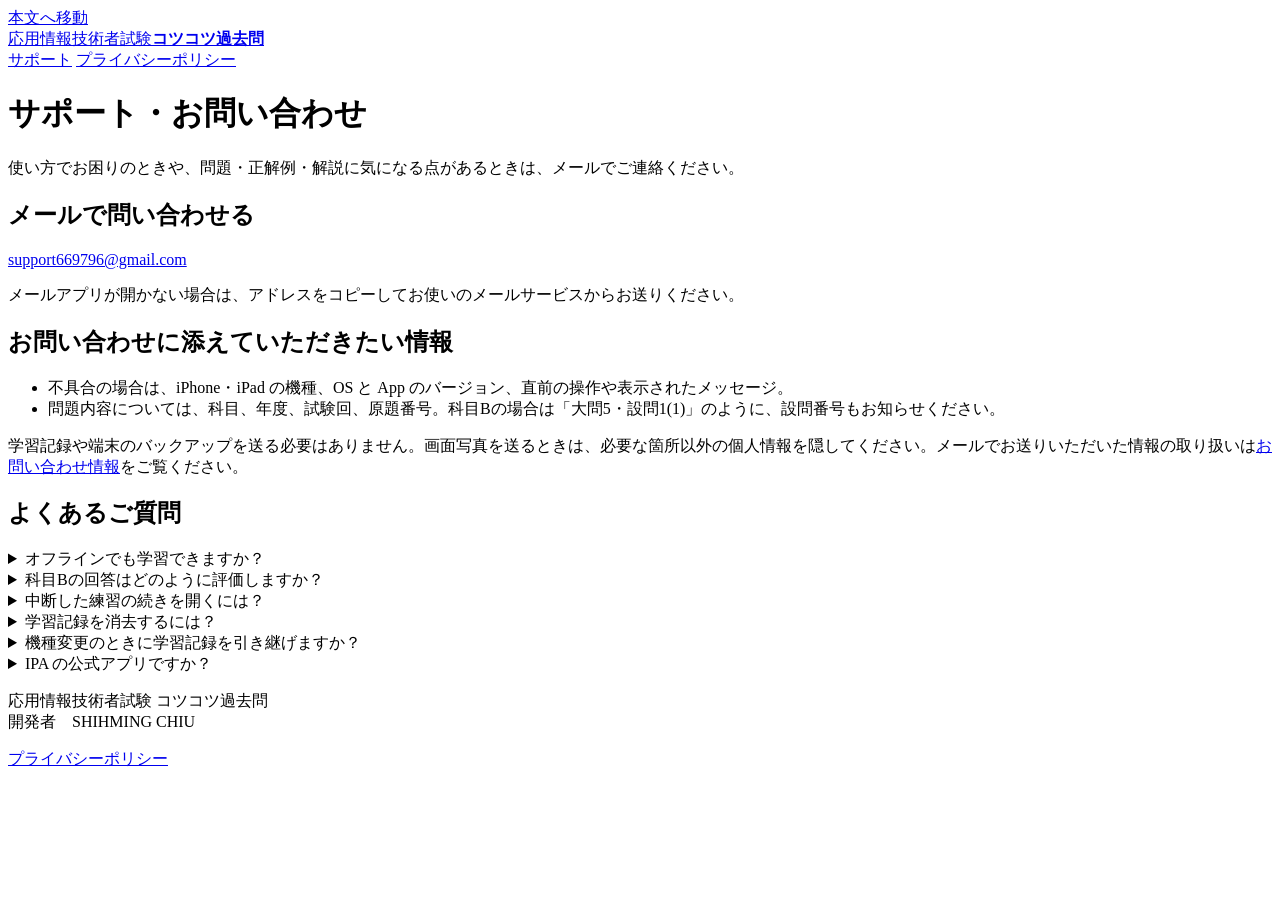
==== index.html @ 003364fa "Publish Japanese support and privacy pages for AP Kotsukotsu" ====
<!doctype html>
<html lang="ja">
<head>
  <meta charset="utf-8">
  <meta name="viewport" content="width=device-width, initial-scale=1">
  <meta name="description" content="応用情報技術者試験 コツコツ過去問の使い方、科目Bの自己評価、学習記録に関するヘルプとお問い合わせ窓口です。">
  <meta name="theme-color" content="#237a39">
  <title>サポート・お問い合わせ | 応用情報技術者試験 コツコツ過去問</title>
  <link rel="canonical" href="https://shimingg.github.io/ap-kotsukotsu-support/">
  <link rel="stylesheet" href="/ap-kotsukotsu-support/styles.css">
</head>
<body>
  <a class="skip-link" href="#main">本文へ移動</a>
  <header class="site-header">
    <div class="wrap head-inner">
      <a class="brand" href="/ap-kotsukotsu-support/"><span>応用情報技術者試験</span><strong>コツコツ過去問</strong></a>
      <nav aria-label="メインナビゲーション">
        <a href="/ap-kotsukotsu-support/" aria-current="page">サポート</a>
        <a href="/ap-kotsukotsu-support/privacy.html">プライバシーポリシー</a>
      </nav>
    </div>
  </header>
  <main class="wrap" id="main">
    <h1><span>サポート・</span><span>お問い合わせ</span></h1>
    <p class="lead">使い方でお困りのときや、問題・正解例・解説に気になる点があるときは、メールでご連絡ください。</p>
    <section class="panel" aria-labelledby="mail">
      <h2 id="mail">メールで問い合わせる</h2>
      <p class="email"><a href="mailto:support669796@gmail.com?subject=%E5%BF%9C%E7%94%A8%E6%83%85%E5%A0%B1%20%E3%82%B3%E3%83%84%E3%82%B3%E3%83%84%E9%81%8E%E5%8E%BB%E5%95%8F%20%E3%81%8A%E5%95%8F%E3%81%84%E5%90%88%E3%82%8F%E3%81%9B">support669796@gmail.com</a></p>
      <p>メールアプリが開かない場合は、アドレスをコピーしてお使いのメールサービスからお送りください。</p>
    </section>
    <section aria-labelledby="report">
      <h2 id="report">お問い合わせに添えていただきたい情報</h2>
      <ul>
        <li>不具合の場合は、iPhone・iPad の機種、OS と App のバージョン、直前の操作や表示されたメッセージ。</li>
        <li>問題内容については、科目、年度、試験回、原題番号。科目Bの場合は「大問5・設問1(1)」のように、設問番号もお知らせください。</li>
      </ul>
      <p>学習記録や端末のバックアップを送る必要はありません。画面写真を送るときは、必要な箇所以外の個人情報を隠してください。メールでお送りいただいた情報の取り扱いは<a href="privacy.html#contact-data">お問い合わせ情報</a>をご覧ください。</p>
    </section>
    <section aria-labelledby="questions">
      <h2 id="questions">よくあるご質問</h2>
      <details><summary>オフラインでも学習できますか？</summary>
        <p>科目A・科目Bともに、インストール後はアカウント登録なしで問題を解き、解説や学習記録を確認できます。原題の出典やこのサイトを開くとき、メールを送るときには通信が必要です。</p>
      </details>
      <details><summary>科目Bの回答はどのように評価しますか？</summary>
        <p>記述した回答を「正解例を見る」で IPA の正解例と比べます。設問ごとに「正解」「一部正解」「不正解」「要確認」から自己評価を選んでください。書き方が異なる場合は解説も参考にできます。自己評価を修正するには、「記録」から該当する学習結果を開き、「回答と解説」で「自己評価を修正」を選びます。</p>
      </details>
      <details><summary>中断した練習の続きを開くには？</summary>
        <p>ホームで「続きから学習」を選びます。両科目に途中の練習がある場合は、続けたい科目を選んでください。</p>
      </details>
      <details><summary>学習記録を消去するには？</summary>
        <p>設定の「学習データをすべて消去」を開き、確認画面で「すべて消去する」を選びます。両科目の回答履歴、自己評価、途中の練習、ブックマークが消去され、学習目標などの設定も初期状態に戻ります。この操作は取り消せません。</p>
      </details>
      <details><summary>機種変更のときに学習記録を引き継げますか？</summary>
        <p>学習記録は端末内に保存されます。端末の設定によってはシステムのバックアップに含まれます。App 独自の同期や復元機能はなく、開発者の手元にも復元用のコピーはありません。詳しくは<a href="privacy.html#deletion">消去とバックアップ</a>をご覧ください。</p>
      </details>
      <details><summary>IPA の公式アプリですか？</summary>
        <p>本 App は独立した開発者による非公式の学習アプリです。IPA が公表した過去問題を使用し、解説は本 App で作成しています。科目Bの自己評価は学習用です。出典は各問題および設定の「出典・利用条件」から確認できます。</p>
      </details>
    </section>
  </main>
  <footer class="wrap">
    <p>応用情報技術者試験 コツコツ過去問<br>開発者　SHIHMING CHIU</p>
    <a href="/ap-kotsukotsu-support/privacy.html">プライバシーポリシー</a>
  </footer>
</body>
</html>
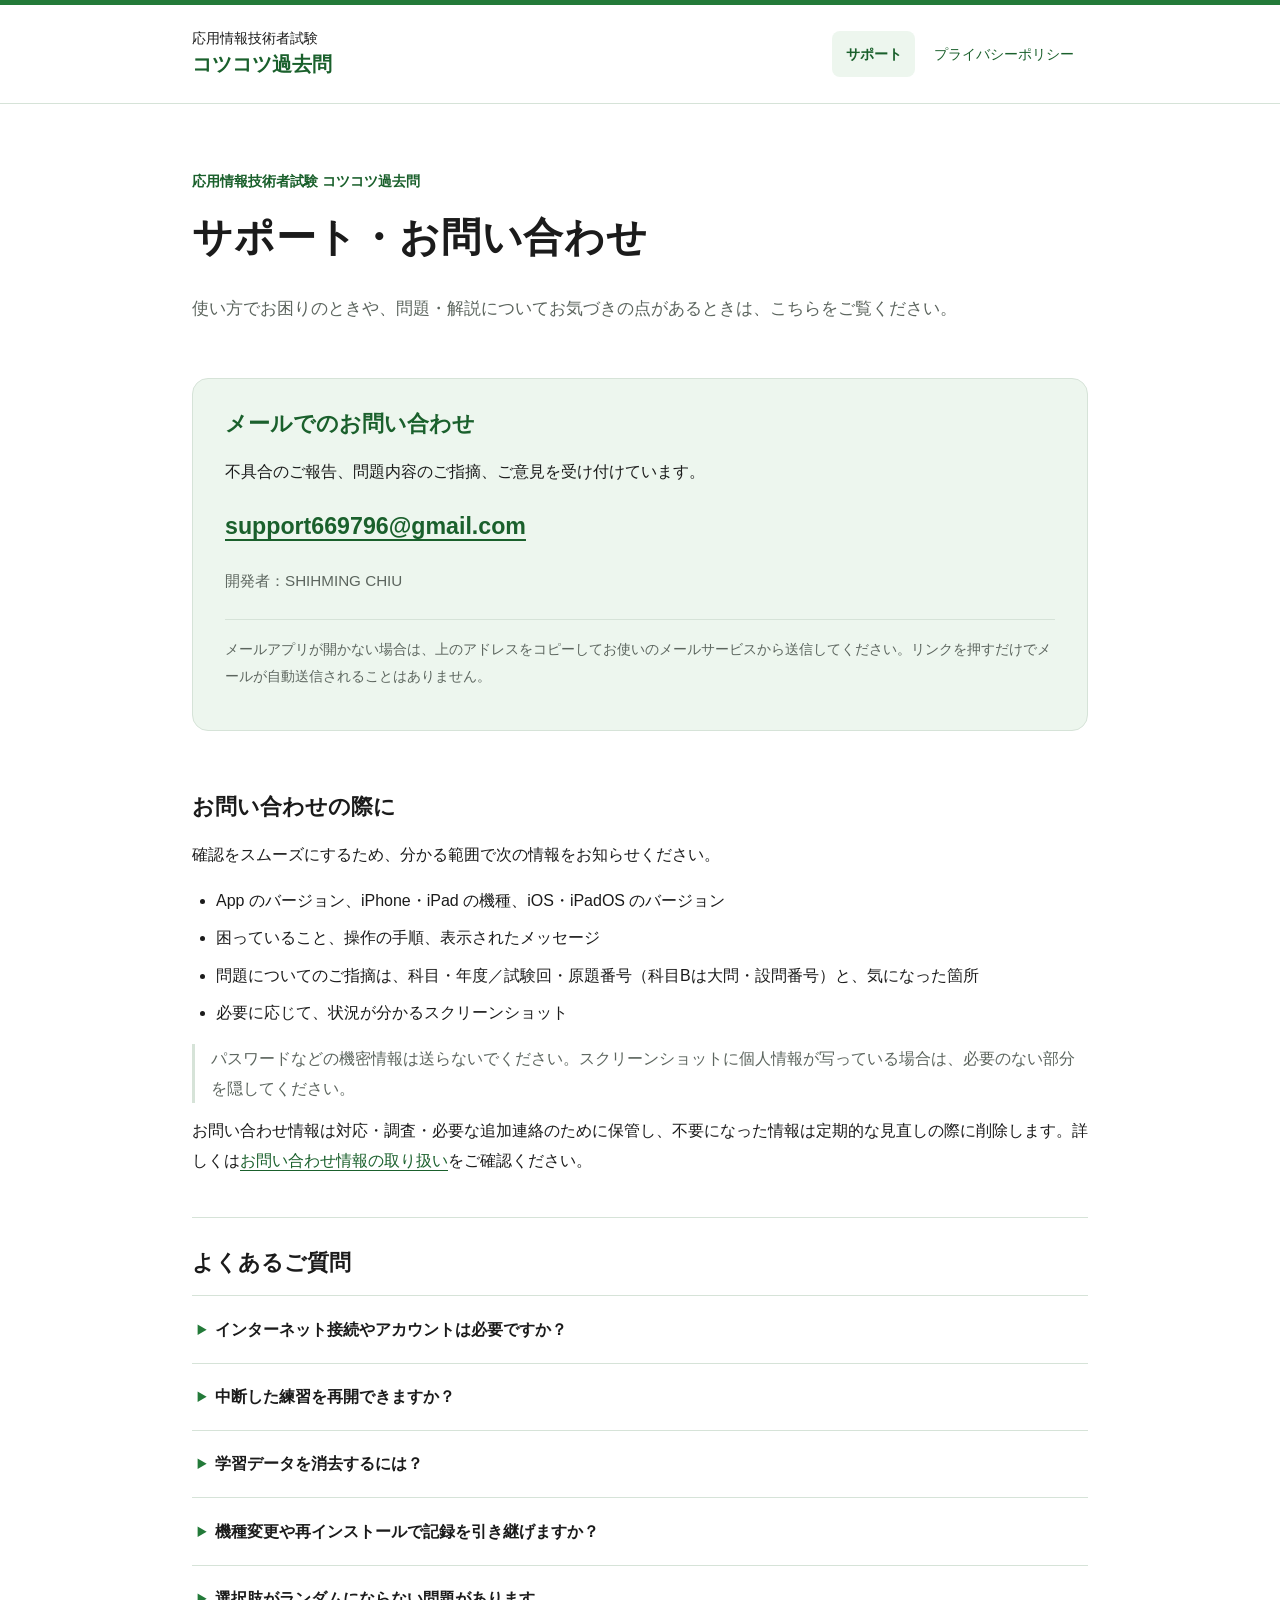
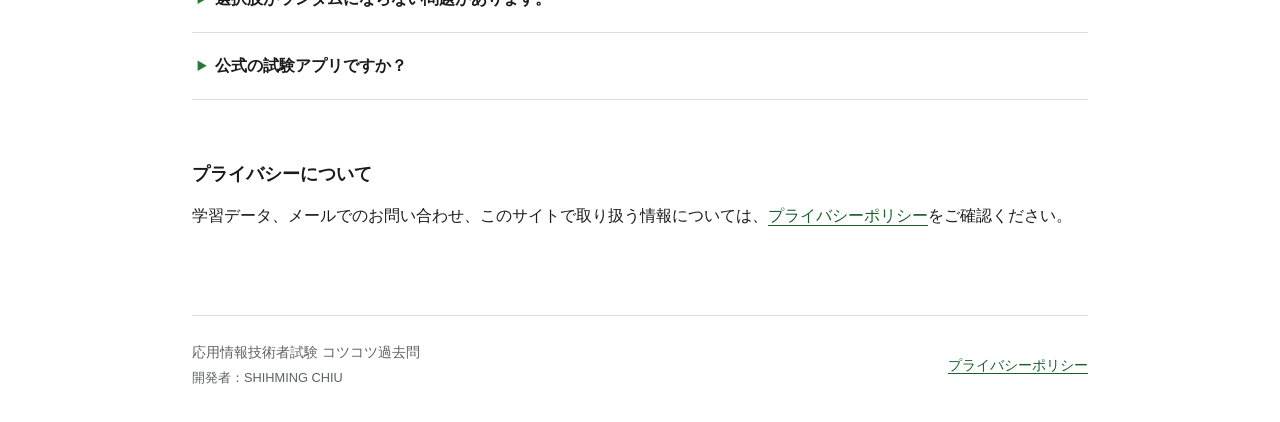
==== commit 1ef14853: "Match FE support and privacy pages with AP-specific content" ====
--- a/index.html
+++ b/index.html
@@ -3,64 +3,90 @@
 <head>
   <meta charset="utf-8">
   <meta name="viewport" content="width=device-width, initial-scale=1">
-  <meta name="description" content="応用情報技術者試験 コツコツ過去問の使い方、科目Bの自己評価、学習記録に関するヘルプとお問い合わせ窓口です。">
-  <meta name="theme-color" content="#237a39">
+  <meta name="description" content="応用情報技術者試験 コツコツ過去問のサポートページ。使い方、学習データの管理、不具合や問題内容に関するお問い合わせをご案内します。">
+  <meta name="theme-color" content="#237A39">
   <title>サポート・お問い合わせ | 応用情報技術者試験 コツコツ過去問</title>
+  <link rel="stylesheet" href="styles.css">
   <link rel="canonical" href="https://shimingg.github.io/ap-kotsukotsu-support/">
-  <link rel="stylesheet" href="/ap-kotsukotsu-support/styles.css">
 </head>
 <body>
   <a class="skip-link" href="#main">本文へ移動</a>
   <header class="site-header">
-    <div class="wrap head-inner">
-      <a class="brand" href="/ap-kotsukotsu-support/"><span>応用情報技術者試験</span><strong>コツコツ過去問</strong></a>
+    <div class="container header-inner">
+      <a class="brand" href="./"><span>応用情報技術者試験</span><strong>コツコツ過去問</strong></a>
       <nav aria-label="メインナビゲーション">
-        <a href="/ap-kotsukotsu-support/" aria-current="page">サポート</a>
-        <a href="/ap-kotsukotsu-support/privacy.html">プライバシーポリシー</a>
+        <a href="./" aria-current="page">サポート</a>
+        <a href="privacy.html">プライバシーポリシー</a>
       </nav>
     </div>
   </header>
-  <main class="wrap" id="main">
-    <h1><span>サポート・</span><span>お問い合わせ</span></h1>
-    <p class="lead">使い方でお困りのときや、問題・正解例・解説に気になる点があるときは、メールでご連絡ください。</p>
-    <section class="panel" aria-labelledby="mail">
-      <h2 id="mail">メールで問い合わせる</h2>
-      <p class="email"><a href="mailto:support669796@gmail.com?subject=%E5%BF%9C%E7%94%A8%E6%83%85%E5%A0%B1%20%E3%82%B3%E3%83%84%E3%82%B3%E3%83%84%E9%81%8E%E5%8E%BB%E5%95%8F%20%E3%81%8A%E5%95%8F%E3%81%84%E5%90%88%E3%82%8F%E3%81%9B">support669796@gmail.com</a></p>
-      <p>メールアプリが開かない場合は、アドレスをコピーしてお使いのメールサービスからお送りください。</p>
+  <main class="container" id="main">
+    <div class="page-heading">
+      <p class="eyebrow">応用情報技術者試験 コツコツ過去問</p>
+      <h1><span>サポート・</span><span>お問い合わせ</span></h1>
+      <p class="lead">使い方でお困りのときや、問題・解説についてお気づきの点があるときは、こちらをご覧ください。</p>
+    </div>
+
+    <section class="contact-panel" aria-labelledby="contact-title">
+      <div>
+        <h2 id="contact-title">メールでのお問い合わせ</h2>
+        <p>不具合のご報告、問題内容のご指摘、ご意見を受け付けています。</p>
+        <a class="email-address" href="mailto:support669796@gmail.com?subject=%E5%BF%9C%E7%94%A8%E6%83%85%E5%A0%B1%20%E3%82%B3%E3%83%84%E3%82%B3%E3%83%84%E9%81%8E%E5%8E%BB%E5%95%8F%20%E3%81%8A%E5%95%8F%E3%81%84%E5%90%88%E3%82%8F%E3%81%9B">support669796@gmail.com</a>
+        <p class="muted">開発者：SHIHMING CHIU</p>
+      </div>
+      <p class="contact-note">メールアプリが開かない場合は、上のアドレスをコピーしてお使いのメールサービスから送信してください。リンクを押すだけでメールが自動送信されることはありません。</p>
     </section>
-    <section aria-labelledby="report">
-      <h2 id="report">お問い合わせに添えていただきたい情報</h2>
+
+    <section class="content-section" aria-labelledby="report-title">
+      <h2 id="report-title">お問い合わせの際に</h2>
+      <p>確認をスムーズにするため、分かる範囲で次の情報をお知らせください。</p>
       <ul>
-        <li>不具合の場合は、iPhone・iPad の機種、OS と App のバージョン、直前の操作や表示されたメッセージ。</li>
-        <li>問題内容については、科目、年度、試験回、原題番号。科目Bの場合は「大問5・設問1(1)」のように、設問番号もお知らせください。</li>
+        <li>App のバージョン、iPhone・iPad の機種、iOS・iPadOS のバージョン</li>
+        <li>困っていること、操作の手順、表示されたメッセージ</li>
+        <li>問題についてのご指摘は、科目・年度／試験回・原題番号（科目Bは大問・設問番号）と、気になった箇所</li>
+        <li>必要に応じて、状況が分かるスクリーンショット</li>
       </ul>
-      <p>学習記録や端末のバックアップを送る必要はありません。画面写真を送るときは、必要な箇所以外の個人情報を隠してください。メールでお送りいただいた情報の取り扱いは<a href="privacy.html#contact-data">お問い合わせ情報</a>をご覧ください。</p>
+      <p class="note">パスワードなどの機密情報は送らないでください。スクリーンショットに個人情報が写っている場合は、必要のない部分を隠してください。</p>
+      <p>お問い合わせ情報は対応・調査・必要な追加連絡のために保管し、不要になった情報は定期的な見直しの際に削除します。詳しくは<a href="privacy.html#contact-data">お問い合わせ情報の取り扱い</a>をご確認ください。</p>
     </section>
-    <section aria-labelledby="questions">
-      <h2 id="questions">よくあるご質問</h2>
-      <details><summary>オフラインでも学習できますか？</summary>
-        <p>科目A・科目Bともに、インストール後はアカウント登録なしで問題を解き、解説や学習記録を確認できます。原題の出典やこのサイトを開くとき、メールを送るときには通信が必要です。</p>
-      </details>
-      <details><summary>科目Bの回答はどのように評価しますか？</summary>
-        <p>記述した回答を「正解例を見る」で IPA の正解例と比べます。設問ごとに「正解」「一部正解」「不正解」「要確認」から自己評価を選んでください。書き方が異なる場合は解説も参考にできます。自己評価を修正するには、「記録」から該当する学習結果を開き、「回答と解説」で「自己評価を修正」を選びます。</p>
-      </details>
-      <details><summary>中断した練習の続きを開くには？</summary>
-        <p>ホームで「続きから学習」を選びます。両科目に途中の練習がある場合は、続けたい科目を選んでください。</p>
-      </details>
-      <details><summary>学習記録を消去するには？</summary>
-        <p>設定の「学習データをすべて消去」を開き、確認画面で「すべて消去する」を選びます。両科目の回答履歴、自己評価、途中の練習、ブックマークが消去され、学習目標などの設定も初期状態に戻ります。この操作は取り消せません。</p>
-      </details>
-      <details><summary>機種変更のときに学習記録を引き継げますか？</summary>
-        <p>学習記録は端末内に保存されます。端末の設定によってはシステムのバックアップに含まれます。App 独自の同期や復元機能はなく、開発者の手元にも復元用のコピーはありません。詳しくは<a href="privacy.html#deletion">消去とバックアップ</a>をご覧ください。</p>
-      </details>
-      <details><summary>IPA の公式アプリですか？</summary>
-        <p>本 App は独立した開発者による非公式の学習アプリです。IPA が公表した過去問題を使用し、解説は本 App で作成しています。科目Bの自己評価は学習用です。出典は各問題および設定の「出典・利用条件」から確認できます。</p>
-      </details>
+
+    <section class="content-section" aria-labelledby="faq-title">
+      <h2 id="faq-title">よくあるご質問</h2>
+      <div class="faq-list">
+        <details>
+          <summary>インターネット接続やアカウントは必要ですか？</summary>
+          <div class="answer"><p>問題への回答、解説の閲覧、復習、学習記録の確認は、インストール後にオフラインで利用できます。アカウント登録は不要です。出典などの外部サイトを開くときやメールを送信するときは、インターネット接続が必要です。</p></div>
+        </details>
+        <details>
+          <summary>中断した練習を再開できますか？</summary>
+          <div class="answer"><p>進行中の練習がある場合、ホームの「続きから学習」から再開できます。別の練習を始めるときは、表示される確認内容をご確認ください。</p></div>
+        </details>
+        <details>
+          <summary>学習データを消去するには？</summary>
+          <div class="answer"><p>App の設定で「学習データをすべて消去」を選び、確認画面で「すべて消去する」を選択します。両科目の回答履歴、結果、途中の練習、ブックマーク、科目Bの下書きと自己評価が消去され、毎日の目標や問題の選択設定も初期状態に戻ります。内蔵の問題集は削除されません。</p><p>この操作は元に戻せません。また、既存の iCloud・コンピュータのバックアップを削除する操作ではありません。</p></div>
+        </details>
+        <details>
+          <summary>機種変更や再インストールで記録を引き継げますか？</summary>
+          <div class="answer"><p>本 App 独自のクラウド同期やデータのエクスポート・復元機能はありません。端末の設定によっては学習データが iCloud やコンピュータのバックアップに含まれる場合がありますが、本 App が引き継ぎを保証するものではありません。</p><p>不具合の解決のために再インストールやデータ消去を検討している場合は、実行する前にお問い合わせください。開発者側に学習データのコピーはなく、削除された記録を開発者が復元することはできません。</p></div>
+        </details>
+        <details>
+          <summary>選択肢がランダムにならない問題があります。</summary>
+          <div class="answer"><p>科目Aのうち、図・選択肢の記号との対応によって混乱が生じる問題では、原題の順序を保ちます。ランダム設定を有効にしていても、すべての問題が並び替わるわけではありません。科目Bは記述式です。「正解例を見る」で自分の回答と正解例（IPA）を比べ、設問ごとに自己評価します。</p></div>
+        </details>
+        <details>
+          <summary>公式の試験アプリですか？</summary>
+          <div class="answer"><p>本 App は独立した開発者による学習用アプリであり、IPA（独立行政法人情報処理推進機構）が提供・認定する公式アプリではありません。問題の出典や利用条件は App 内の「出典・利用条件」および各問題の出典情報から確認できます。</p></div>
+        </details>
+      </div>
+    </section>
+    <section class="closing-note" aria-labelledby="privacy-title">
+      <h2 id="privacy-title">プライバシーについて</h2>
+      <p>学習データ、メールでのお問い合わせ、このサイトで取り扱う情報については、<a href="privacy.html">プライバシーポリシー</a>をご確認ください。</p>
     </section>
   </main>
-  <footer class="wrap">
-    <p>応用情報技術者試験 コツコツ過去問<br>開発者　SHIHMING CHIU</p>
-    <a href="/ap-kotsukotsu-support/privacy.html">プライバシーポリシー</a>
+  <footer class="site-footer container">
+    <p>応用情報技術者試験 コツコツ過去問<br><span>開発者：SHIHMING CHIU</span></p>
+    <a href="privacy.html">プライバシーポリシー</a>
   </footer>
 </body>
 </html>
--- a/styles.css
+++ b/styles.css
@@ -0,0 +1,86 @@
+:root {
+  color-scheme: light;
+  --ink: #1b1b1b;
+  --muted: #5c655e;
+  --green: #237a39;
+  --green-dark: #1a602c;
+  --pale: #edf6ee;
+  --border: #d6e3d8;
+  --paper: #ffffff;
+  font-family: -apple-system, BlinkMacSystemFont, "Hiragino Kaku Gothic ProN", "Yu Gothic", Meiryo, sans-serif;
+  font-size: 100%;
+  line-height: 1.85;
+  color: var(--ink);
+  background: var(--paper);
+}
+* { box-sizing: border-box; }
+body { margin: 0; }
+a { color: var(--green-dark); text-underline-offset: .22em; text-decoration-thickness: .08em; overflow-wrap: anywhere; }
+a:hover { color: var(--green); }
+a:focus-visible, summary:focus-visible { outline: 3px solid var(--green); outline-offset: 5px; border-radius: 3px; }
+p { margin: .8em 0; }
+ul { padding-left: 1.5em; }
+li + li { margin-top: .5em; }
+h1, h2, h3 { line-height: 1.5; overflow-wrap: anywhere; }
+h1 { font-size: clamp(1.75rem, 4.5vw, 2.5rem); letter-spacing: .02em; margin: .3em 0 .65em; }
+h1 span { display: inline-block; }
+h2 { font-size: 1.35rem; margin: 0 0 .75em; }
+h3 { font-size: 1.08rem; margin: 1.8em 0 .5em; }
+section, [id] { scroll-margin-top: 1.5rem; }
+.container { width: min(100% - 3rem, 56rem); margin-inline: auto; }
+.site-header { border-top: 5px solid var(--green); border-bottom: 1px solid var(--border); }
+.header-inner { display: flex; align-items: center; justify-content: space-between; gap: 1.5rem; padding-block: 1.5rem; }
+.brand { text-decoration: none; color: var(--ink); display: grid; line-height: 1.5; flex-shrink: 0; }
+.brand span { font-size: .85rem; }
+.brand strong { font-size: 1.25rem; color: var(--green-dark); }
+.site-header nav { display: flex; flex-wrap: wrap; gap: .35rem; }
+.site-header nav a { padding: .6rem .85rem; border-radius: .5rem; text-decoration: none; font-size: .9rem; }
+.site-header nav a[aria-current="page"] { background: var(--pale); font-weight: 700; }
+.page-heading { padding-block: 3.25rem 1.5rem; }
+.eyebrow { color: var(--green-dark); font-size: .9rem; font-weight: 600; }
+.lead { font-size: 1.08rem; color: var(--muted); }
+.date, .muted { color: var(--muted); font-size: .95rem; }
+.contact-panel { padding: 1.8rem 2rem; background: var(--pale); border: 1px solid var(--border); border-radius: 1rem; margin: 1rem 0 2rem; }
+.contact-panel h2 { color: var(--green-dark); }
+.email-address { display: inline-block; font-size: clamp(1rem, 3.5vw, 1.45rem); font-weight: 700; padding-block: .4rem; max-width: 100%; }
+.contact-note { margin-top: 1.5rem; border-top: 1px solid var(--border); padding-top: 1rem; font-size: .9rem; color: var(--muted); }
+.content-section { padding-block: 1.8rem; }
+.content-section + .content-section { border-top: 1px solid var(--border); }
+.note { padding-left: 1rem; border-left: 3px solid var(--border); color: var(--muted); }
+.faq-list { border-top: 1px solid var(--border); }
+details { border-bottom: 1px solid var(--border); }
+summary { cursor: pointer; padding: 1.15rem .35rem; font-weight: 600; }
+summary::marker { color: var(--green); }
+details[open] summary { color: var(--green-dark); }
+.answer { padding: 0 .4rem 1rem 1.4rem; }
+.closing-note { padding-block: 2rem; }
+.closing-note h2 { font-size: 1.1rem; }
+.policy-summary { background: var(--pale); border-left: 4px solid var(--green); padding: 1rem 1.5rem; border-radius: 0 .65rem .65rem 0; }
+.contents { display: flex; flex-wrap: wrap; gap: .6rem 1.5rem; padding-block: 1.5rem; font-size: .9rem; border-bottom: 1px solid var(--border); }
+.contents a { padding-block: .35rem; }
+.reference { font-size: .9rem; }
+.site-footer { display: flex; flex-wrap: wrap; gap: 1rem 2rem; align-items: center; justify-content: space-between; padding-block: 1.5rem 2rem; border-top: 1px solid var(--border); font-size: .85rem; color: var(--muted); margin-top: 2.5rem; }
+.site-footer p { margin: 0; }
+.site-footer span { font-size: .8rem; }
+.site-footer a { padding-block: .75rem; }
+.skip-link { position: absolute; left: 1rem; top: -10rem; padding: .6rem 1rem; background: var(--paper); z-index: 2; }
+.skip-link:focus { top: .5rem; }
+@media (max-width: 44rem) {
+  .header-inner { display: block; padding-block: 1.1rem; }
+  .site-header nav { margin-top: 1rem; }
+  .site-header nav a { padding-inline: .6rem; }
+  .page-heading { padding-top: 2rem; }
+}
+@media (max-width: 26rem) {
+  .container { width: calc(100% - 2rem); }
+  .contact-panel { padding: 1.25rem; }
+  .policy-summary { padding: .85rem 1.1rem; }
+  .site-header nav { gap: .3rem; }
+}
+@media print {
+  .site-header nav, .contents, .skip-link { display: none; }
+  .container { width: 100%; }
+  .page-heading { padding-block: 1rem; }
+  .contact-panel, .policy-summary { break-inside: avoid; }
+  body { font-size: 10pt; }
+}
